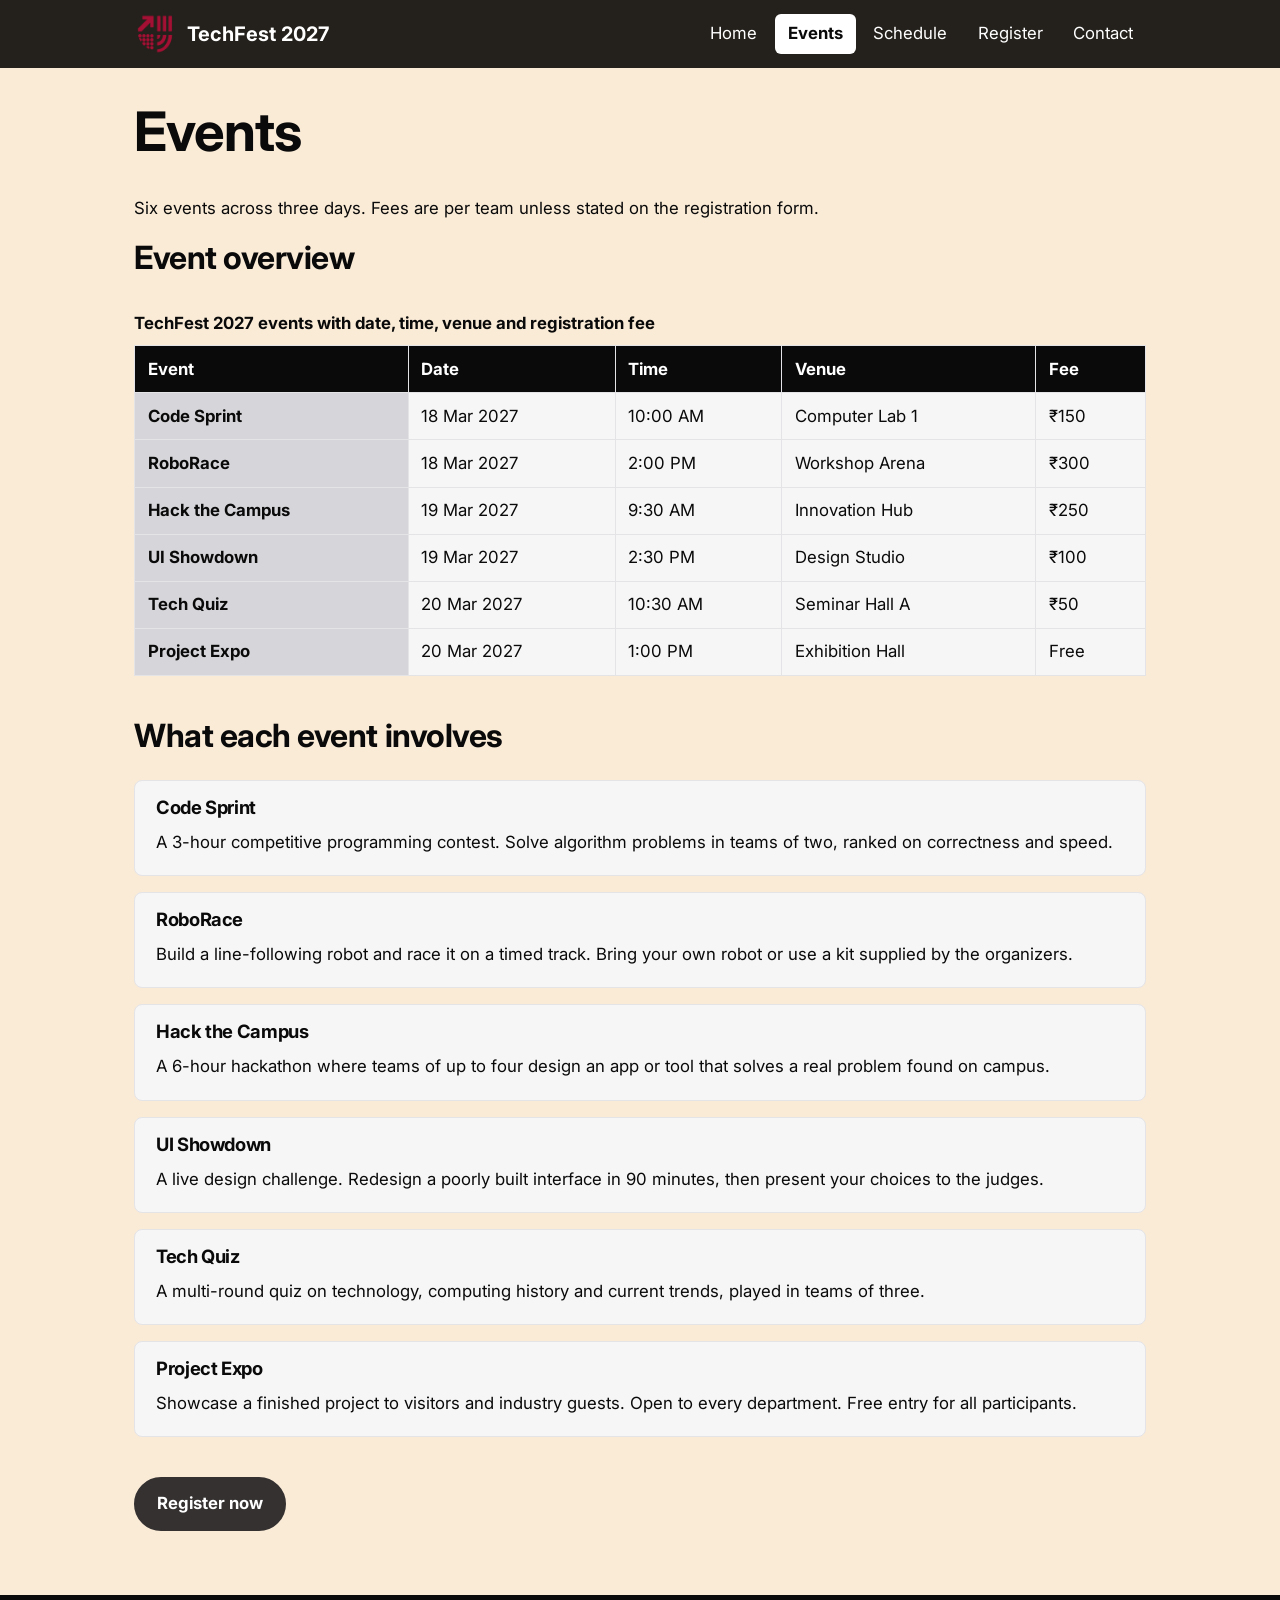
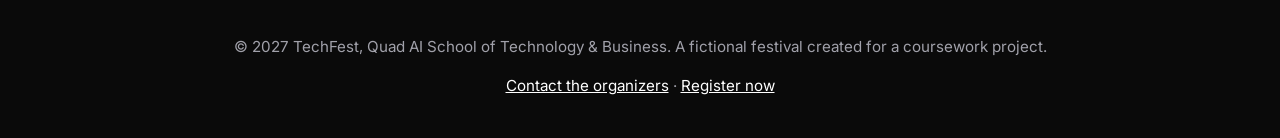
==== ASSIGN-3/events.html @ 564e704f "Quad techfest2027" ====
<!DOCTYPE html>
<html lang="en">

<head>
  <meta charset="UTF-8">
  <meta name="viewport" content="width=device-width, initial-scale=1">
  <title>Events | TechFest 2027</title>
  <link rel="preconnect" href="https://fonts.googleapis.com">
  <link href="https://fonts.googleapis.com/css2?family=Inter:wght@400;500;600;700&display=swap" rel="stylesheet">
  <link rel="stylesheet" href="style.css">
</head>

<body>
  <header class="site-header">
    <div class="bar">
      <a class="brand" href="index.html"><img src="quad_ai_logo.png" alt="TechFest 2027 logo"> TechFest 2027</a>
      <nav aria-label="Main navigation">
        <ul>
          <li><a href="index.html">Home</a></li>
          <li><a href="events.html" aria-current="page">Events</a></li>
          <li><a href="schedule.html">Schedule</a></li>
          <li><a href="register.html">Register</a></li>
          <li><a href="contact.html">Contact</a></li>
        </ul>
      </nav>
    </div>
  </header>
  <main>
    <h1>Events</h1>
    <p>Six events across three days. Fees are per team unless stated on the registration form.</p>
    <section aria-labelledby="table-title">
      <h2 id="table-title">Event overview</h2>
      <div class="table-wrap">
        <table>
          <caption>TechFest 2027 events with date, time, venue and registration fee</caption>
          <thead>
            <tr>
              <th scope="col">Event</th>
              <th scope="col">Date</th>
              <th scope="col">Time</th>
              <th scope="col">Venue</th>
              <th scope="col">Fee</th>
            </tr>
          </thead>
          <tbody>
            <tr>
              <th scope="row">Code Sprint</th>
              <td>18 Mar 2027</td>
              <td>10:00 AM</td>
              <td>Computer Lab 1</td>
              <td>&#8377;150</td>
            </tr>
            <tr>
              <th scope="row">RoboRace</th>
              <td>18 Mar 2027</td>
              <td>2:00 PM</td>
              <td>Workshop Arena</td>
              <td>&#8377;300</td>
            </tr>
            <tr>
              <th scope="row">Hack the Campus</th>
              <td>19 Mar 2027</td>
              <td>9:30 AM</td>
              <td>Innovation Hub</td>
              <td>&#8377;250</td>
            </tr>
            <tr>
              <th scope="row">UI Showdown</th>
              <td>19 Mar 2027</td>
              <td>2:30 PM</td>
              <td>Design Studio</td>
              <td>&#8377;100</td>
            </tr>
            <tr>
              <th scope="row">Tech Quiz</th>
              <td>20 Mar 2027</td>
              <td>10:30 AM</td>
              <td>Seminar Hall A</td>
              <td>&#8377;50</td>
            </tr>
            <tr>
              <th scope="row">Project Expo</th>
              <td>20 Mar 2027</td>
              <td>1:00 PM</td>
              <td>Exhibition Hall</td>
              <td>Free</td>
            </tr>
          </tbody>
        </table>
      </div>
    </section>
    <section aria-labelledby="desc-title">
      <h2 id="desc-title">What each event involves</h2>
      <article class="event">
        <h3>Code Sprint</h3>
        <p>A 3-hour competitive programming contest. Solve algorithm problems in teams of two, ranked on correctness and
          speed.</p>
      </article>
      <article class="event">
        <h3>RoboRace</h3>
        <p>Build a line-following robot and race it on a timed track. Bring your own robot or use a kit supplied by the
          organizers.</p>
      </article>
      <article class="event">
        <h3>Hack the Campus</h3>
        <p>A 6-hour hackathon where teams of up to four design an app or tool that solves a real problem found on
          campus.</p>
      </article>
      <article class="event">
        <h3>UI Showdown</h3>
        <p>A live design challenge. Redesign a poorly built interface in 90 minutes, then present your choices to the
          judges.</p>
      </article>
      <article class="event">
        <h3>Tech Quiz</h3>
        <p>A multi-round quiz on technology, computing history and current trends, played in teams of three.</p>
      </article>
      <article class="event">
        <h3>Project Expo</h3>
        <p>Showcase a finished project to visitors and industry guests. Open to every department. Free entry for all
          participants.</p>
      </article>
    </section>
    <p><a class="btn" href="register.html">Register now</a></p>
  </main>
  <footer class="site-footer">
    <p>&copy; 2027 TechFest, Quad AI School of Technology &amp; Business. A fictional festival created for a coursework
      project.</p>
    <p><a href="contact.html">Contact the organizers</a> &middot; <a href="register.html">Register now</a></p>
  </footer>
</body>

</html>
---- ASSIGN-3/style.css ----
:root {
  /* Edit these to match quadcse.com exactly */
  --ink: #0A0A0A;
  /* headings, header and footer background */
  --paper: #FFFFFF;
  /* page background */
  --card: #F6F6F7;
  /* panels and table rows */
  --signal: #3B5BFF;
  /* single accent: buttons, active nav, day labels */
  --on-signal: #FFFFFF;
  /* text on the accent */
  --cyan: #3B5BFF;
  /* links and highlights */
  --muted: #52525B;
  --line: #E4E4E7;
  --font: "Inter", "Segoe UI", Arial, sans-serif;
}

* {
  box-sizing: border-box
}

body {
  margin: 0;
  font-family: var(--font);
  background: antiquewhite;
  color: var(--ink);
  line-height: 1.6;
  font-size: 1.05rem
}

h1,
h2,
h3 {
  font-family: var(--font);
  letter-spacing: -.02em;
  font-weight: 700;
  line-height: 1.15;
  margin: 0 0 .6em
}

h1 {
  font-size: clamp(2rem, 5vw, 3.4rem)
}

h2 {
  font-size: clamp(1.55rem, 3vw, 2rem);
  line-height: 1.25;
  letter-spacing: -0.015em;
  margin-bottom: 0.75em
}

h3 {
  font-size: 1.15rem
}

a {
  color: var(--cyan)
}

a:focus-visible,
button:focus-visible,
input:focus-visible,
select:focus-visible,
textarea:focus-visible {
  outline: 3px solid var(--signal);
  outline-offset: 2px
}

.site-header {
  background: rgb(36, 33, 28);
  color: #fff
}

.bar {
  max-width: 1050px;
  margin: auto;
  padding: .8rem 1.2rem;
  display: flex;
  align-items: center;
  justify-content: space-between;
  flex-wrap: wrap;
  gap: .6rem
}

.brand {
  display: flex;
  align-items: center;
  gap: .7rem;
  color: #fff;
  text-decoration: none;
  font-family: var(--font);
  font-weight: 700;
  font-size: 1.25rem
}

.brand img {
  width: 42px;
  height: 42px
}

nav ul {
  list-style: none;
  display: flex;
  gap: .3rem;
  margin: 0;
  padding: 0;
  flex-wrap: wrap
}

nav a {
  color: #fff;
  text-decoration: none;
  padding: .4rem .8rem;
  border-radius: 6px;
  display: block
}

nav a:hover {
  background: rgba(255, 255, 255, .12)
}

nav a[aria-current="page"] {
  background: #fff;
  color: var(--ink);
  font-weight: 700
}

main {
  max-width: 1050px;
  margin: auto;
  padding: 2rem 1.2rem 3rem
}

section {
  margin-bottom: 2.5rem
}

.hero {
  display: grid;
  grid-template-columns: 1.1fr 1fr;
  gap: 2rem;
  align-items: center
}

.hero img {
  width: 100%;
  height: auto;
  border-radius: 16px
}

.hero .when {
  font-weight: 700;
  font-size: 1.15rem;
  margin: .2rem 0
}

.btn {
  display: inline-block;
  background: rgb(53, 49, 49);
  color: var(--on-signal);
  font-weight: 700;
  padding: .7rem 1.3rem;
  border-radius: 999px;
  text-decoration: none;
  border: 2px solid rgb(53, 49, 49);
  cursor: pointer;
  font: inherit;
  font-weight: 700
}

.btn:hover {
  background: var(--ink);
  border-color: var(--ink)
}

.facts {
  display: grid;
  grid-template-columns: repeat(auto-fit, minmax(220px, 1fr));
  gap: 1rem
}

.facts div {
  background: var(--card);
  border: 1px solid var(--line);
  padding: 1rem 1.2rem;
  border-radius: 12px
}

.facts dt {
  font-weight: 700
}

.facts dd {
  margin: 0
}

.table-wrap {
  overflow-x: auto
}

table {
  border-collapse: collapse;
  width: 100%;
  background: var(--card)
}

caption {
  text-align: left;
  font-weight: 700;
  padding: .5rem 0
}

th,
td {
  border: 1px solid var(--line);
  padding: .6rem .8rem;
  text-align: left;
  vertical-align: top
}

thead th {
  background: var(--ink);
  color: #fff
}

tbody th {
  background: rgb(214, 214, 218)
}

td.day {
  background:  rgb(167, 167, 170);
  color: var(--on-signal);
  font-weight: 700;
  text-align: center;
  vertical-align: middle
}

td.break {
  background:  rgb(214, 214, 218);
  text-align: center;
  font-style: italic
}

.event {
  background: var(--card);
  border: 1px solid var(--line);
  border-radius: 8px;
  padding: 1rem 1.3rem;
  margin-bottom: 1rem
}

.event p {
  margin: .2rem 0
}

form {
  background: var(--card);
  border: 1px solid var(--line);
  border-radius: 10px;
  padding: 1.5rem;
  max-width: 680px
}

fieldset {
  border: 1px solid var(--line);
  border-radius: 8px;
  margin: 1.2rem 0;
  padding: .8rem 1rem
}

legend {
  font-weight: 700;
  padding: 0 .4rem
}

label {
  display: block;
  font-weight: 600;
  margin-top: .9rem
}

fieldset label {
  font-weight: 400;
  margin: .3rem 0
}

input[type=text],
input[type=email],
input[type=tel],
select,
textarea {
  width: 100%;
  padding: .6rem;
  border: 1.5px solid var(--muted);
  border-radius: 6px;
  font: inherit;
  background: #fff
}

.hint {
  font-size: .9rem;
  color: var(--muted)
}

.media-block {
  display: grid;
  grid-template-columns: repeat(auto-fit, minmax(300px, 1fr));
  gap: 1.5rem
}

.media-block iframe,
.media-block video {
  width: 100%;
  aspect-ratio: 16/9;
  border-radius: 12px;
  background: #000
}

audio {
  width: 100%
}

.site-footer {
  background: var(--ink);
  color: #A1A1AA;
  text-align: center;
  padding: 1.5rem 1rem;
  font-size: .95rem
}

.site-footer a {
  color: #fff
}

@media(max-width:760px) {
  .hero {
    grid-template-columns: 1fr
  }
}

@media(prefers-reduced-motion:reduce) {
  * {
    transition: none !important;
    animation: none !important
  }
}
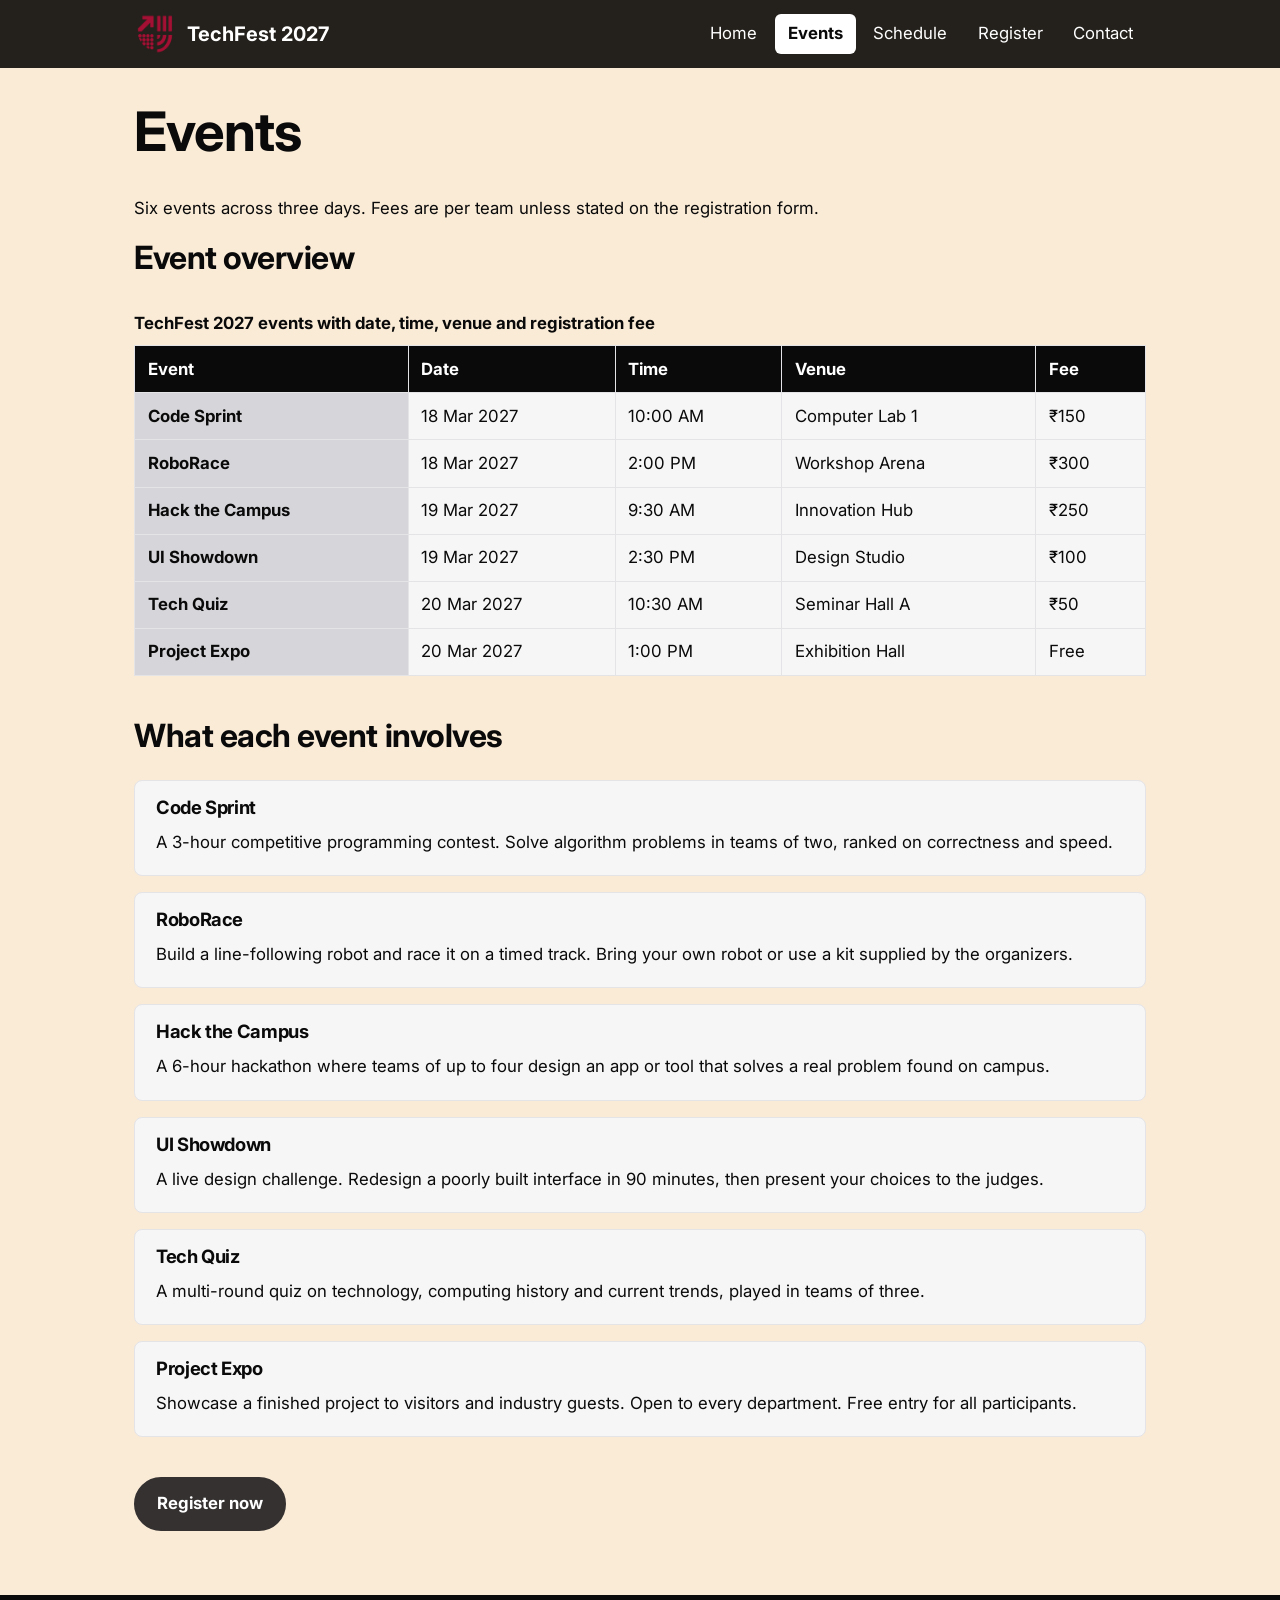
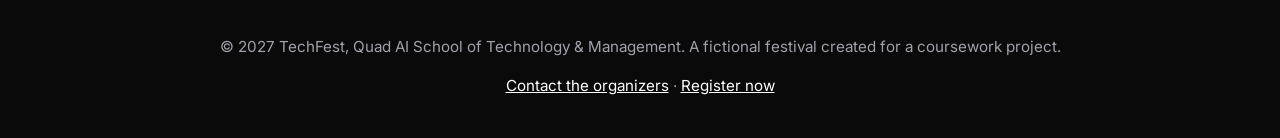
==== commit 329b884c: "file" ====
--- a/ASSIGN-3/events.html
+++ b/ASSIGN-3/events.html
@@ -124,10 +124,10 @@
     <p><a class="btn" href="register.html">Register now</a></p>
   </main>
   <footer class="site-footer">
-    <p>&copy; 2027 TechFest, Quad AI School of Technology &amp; Business. A fictional festival created for a coursework
+    <p>&copy; 2027 TechFest, Quad AI School of Technology & Management. A fictional festival created for a coursework
       project.</p>
     <p><a href="contact.html">Contact the organizers</a> &middot; <a href="register.html">Register now</a></p>
   </footer>
 </body>
 
-</html>+</html>
